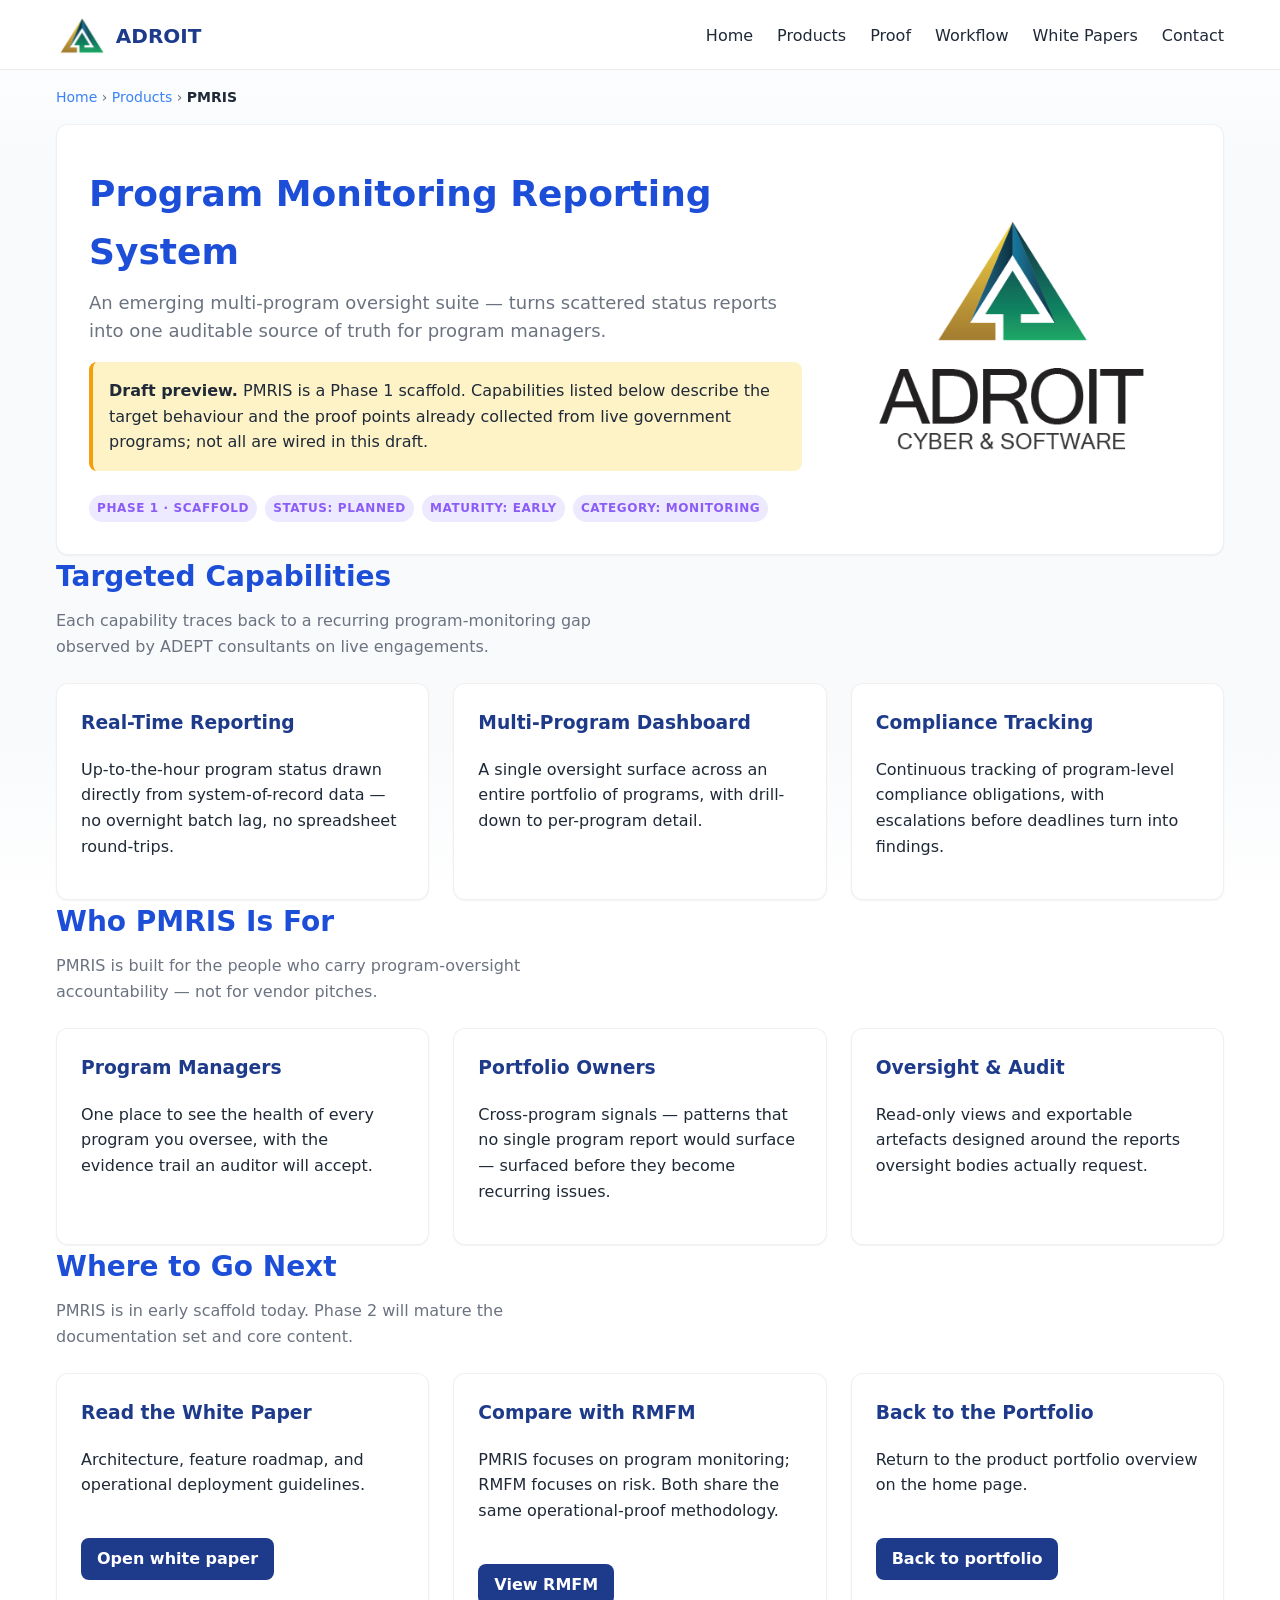
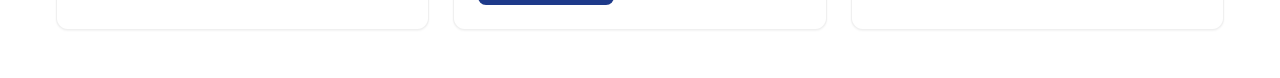
==== pmris.html @ 7e1640a8 "factory(REQ-20260522-1578ff): Add capabilities-data.js — a Phase 2 core-content module that brings s" ====
<!doctype html>
<html lang="en">
<head>
  <meta charset="utf-8">
  <meta name="viewport" content="width=device-width,initial-scale=1">
  <title>PMRIS — Program Monitoring Reporting System | ADROIT</title>
  <meta name="description" content="PMRIS — Emerging Suite of Program Monitoring Information Reporting System. Multi-program dashboards, real-time reporting, compliance tracking. Phase 1 scaffold, early maturity.">
  <meta name="keywords" content="PMRIS, program monitoring, government reporting, ADROIT, compliance tracking, multi-program dashboard">
  <meta name="author" content="ADROIT">
  <meta name="robots" content="index, follow">

  <link rel="canonical" href="https://adroit.example.com/pmris.html">

  <meta property="og:type" content="article">
  <meta property="og:url" content="https://adroit.example.com/pmris.html">
  <meta property="og:title" content="PMRIS — Program Monitoring Reporting System | ADROIT">
  <meta property="og:description" content="ADROIT's emerging suite for government program monitoring, multi-program dashboards, and compliance tracking.">
  <meta property="og:site_name" content="ADROIT">
  <meta property="og:image" content="https://adroit.example.com/assets/images/0_ADROIT__Landscape.png">

  <link rel="icon" type="image/png" href="assets/images/0_ADROIT__Icon.png">
  <link rel="icon" type="image/jpeg" href="assets/images/0_ADROIT__Icon.jpg">

  <link rel="preconnect" href="https://fonts.googleapis.com">
  <link rel="preconnect" href="https://fonts.gstatic.com" crossorigin>
  <link href="https://fonts.googleapis.com/css2?family=Inter:wght@400;500;600;700&display=swap" rel="stylesheet">

  <link rel="stylesheet" href="styles.css">

  <style>
    /* Same continuous brand backdrop the home page uses, so the detail page
       reads as a layer beneath home rather than a separate site. */
    html, body { min-height: 100%; }
    body {
      background:
        linear-gradient(180deg,
          var(--brand-bg-alt) 0%,
          var(--brand-bg-light) 18%,
          var(--brand-bg-light) 82%,
          var(--brand-bg-alt) 100%) no-repeat;
      background-attachment: fixed;
      background-size: cover;
    }
    @media (prefers-color-scheme: dark) {
      body {
        background:
          linear-gradient(180deg,
            var(--brand-bg-dark) 0%,
            #0b1220 50%,
            var(--brand-bg-dark) 100%) no-repeat;
        background-attachment: fixed;
        background-size: cover;
      }
    }
    main.product-detail { display: block; padding-bottom: var(--spacing-xxl); }
    main.product-detail > section { padding: var(--spacing-xl) 0; }
    .breadcrumbs { font-size: 0.875rem; color: var(--brand-text-muted); margin: var(--spacing-md) 0; }
    .breadcrumbs a { color: var(--brand-secondary); }
    .breadcrumbs span[aria-current="page"] { color: var(--brand-text-light); font-weight: 600; }
    .product-hero {
      display: grid;
      grid-template-columns: minmax(0, 2fr) minmax(0, 1fr);
      gap: var(--spacing-xl);
      align-items: center;
      background: var(--brand-bg-alt);
      border: 1px solid rgba(0,0,0,0.06);
      border-radius: var(--radius-lg);
      padding: var(--spacing-xl);
      box-shadow: var(--shadow-sm);
    }
    @media (prefers-color-scheme: dark) {
      .product-hero { border-color: rgba(255,255,255,0.08); }
    }
    @media (max-width: 720px) {
      .product-hero { grid-template-columns: 1fr; }
    }
    .product-hero__title { color: var(--brand-primary-dark); font-size: 2.25rem; margin: var(--spacing-sm) 0; }
    .product-hero__tagline { color: var(--brand-text-muted); font-size: 1.125rem; margin: 0 0 var(--spacing-md); }
    .product-hero__meta { display: flex; flex-wrap: wrap; gap: var(--spacing-sm); margin-top: var(--spacing-md); }
    .product-hero img { width: 100%; height: auto; border-radius: var(--radius-md); }
    .phase-badge {
      display: inline-block;
      background: var(--brand-flagship-bg);
      color: var(--brand-flagship);
      padding: var(--spacing-xs) var(--spacing-sm);
      border-radius: var(--radius-pill, 999px);
      font-size: 0.75rem;
      font-weight: 600;
      text-transform: uppercase;
      letter-spacing: 0.05em;
    }
    .detail-grid {
      display: grid;
      grid-template-columns: repeat(auto-fit, minmax(260px, 1fr));
      gap: var(--spacing-lg);
    }
    .detail-card {
      background: var(--brand-bg-alt);
      border: 1px solid rgba(0,0,0,0.06);
      border-radius: var(--radius-lg);
      padding: var(--spacing-lg);
      box-shadow: var(--shadow-sm);
    }
    @media (prefers-color-scheme: dark) {
      .detail-card { border-color: rgba(255,255,255,0.08); }
    }
    .detail-card h3 { margin-top: 0; color: var(--brand-primary); }
    .feature-list { padding-left: 1.25rem; margin: 0; color: var(--brand-text-light); }
    .feature-list li { margin-bottom: var(--spacing-xs); }
    .next-step-link {
      display: inline-block;
      margin-top: var(--spacing-lg);
      padding: var(--spacing-sm) var(--spacing-md);
      background: var(--brand-primary);
      color: var(--brand-bg-alt);
      border-radius: var(--radius-md);
      font-weight: 600;
      text-decoration: none;
    }
    .next-step-link:hover { background: var(--brand-primary-dark); color: var(--brand-bg-alt); }
    .section-heading h2 { color: var(--brand-primary-dark); font-size: 1.75rem; margin: 0 0 var(--spacing-sm); }
    .section-heading .lead { color: var(--brand-text-muted); margin: 0 0 var(--spacing-lg); max-width: 56ch; }
    .draft-notice {
      border-left: 4px solid var(--brand-warning);
      background: var(--maturity-early-bg);
      color: var(--brand-text-light);
      padding: var(--spacing-md);
      border-radius: var(--radius-md);
      margin-bottom: var(--spacing-lg);
    }
  </style>

  <script type="application/ld+json">
  {
    "@context": "https://schema.org",
    "@type": "Product",
    "name": "PMRIS — Program Monitoring Reporting System",
    "description": "Emerging Suite of Program Monitoring Information Reporting System for government program oversight.",
    "brand": { "@type": "Organization", "name": "ADROIT Innovation House" },
    "url": "https://adroit.example.com/pmris.html",
    "image": "https://adroit.example.com/assets/images/0_ADROIT_Small.png"
  }
  </script>
</head>
<body>
  <a href="#main-content" class="skip-link">Skip to main content</a>

  <header class="header" role="banner">
    <nav class="container" aria-label="Primary">
      <div class="nav">
        <div class="logo">
          <a href="./" aria-label="ADROIT Home">
            <img src="assets/images/0_ADROIT__Icon.png" alt="ADROIT logo" width="40" height="40" loading="lazy">
          </a>
          <span class="logo-text">ADROIT</span>
        </div>
        <ul class="nav-links" id="nav-links">
          <li><a href="./" class="nav-link">Home</a></li>
          <li><a href="./#portfolio" class="nav-link">Products</a></li>
          <li><a href="./#proof" class="nav-link">Proof</a></li>
          <li><a href="./#workflow" class="nav-link">Workflow</a></li>
          <li><a href="white-papers.html" class="nav-link">White Papers</a></li>
          <li><a href="./#contact" class="nav-link">Contact</a></li>
        </ul>
        <button class="nav-toggle" aria-label="Toggle navigation" aria-expanded="false">
          <svg width="24" height="24" viewBox="0 0 24 24" fill="none" stroke="currentColor" stroke-width="2" aria-hidden="true">
            <path d="M3 12h18M3 6h18M3 18h18"/>
          </svg>
        </button>
      </div>
    </nav>
  </header>

  <main id="main-content" class="product-detail">
    <div class="container">
      <nav class="breadcrumbs" aria-label="Breadcrumb">
        <a href="./">Home</a> &rsaquo;
        <a href="./#portfolio">Products</a> &rsaquo;
        <span aria-current="page">PMRIS</span>
      </nav>

      <section class="product-hero" aria-labelledby="product-title">
        <div>
          <h1 id="product-title" class="product-hero__title">Program Monitoring Reporting System</h1>
          <p class="product-hero__tagline">An emerging multi-program oversight suite — turns scattered status reports into one auditable source of truth for program managers.</p>
          <div class="draft-notice" role="note">
            <strong>Draft preview.</strong> PMRIS is a Phase 1 scaffold. Capabilities listed below describe the target behaviour and the proof points already collected from live government programs; not all are wired in this draft.
          </div>
          <div class="product-hero__meta">
            <span class="phase-badge">Phase 1 · Scaffold</span>
            <span class="phase-badge">Status: Planned</span>
            <span class="phase-badge">Maturity: Early</span>
            <span class="phase-badge">Category: Monitoring</span>
          </div>
        </div>
        <div>
          <img src="assets/images/0_ADROIT_Small.png" alt="ADROIT PMRIS product visual" loading="lazy" width="360" height="360">
        </div>
      </section>

      <section aria-labelledby="capabilities-heading">
        <div class="section-heading">
          <h2 id="capabilities-heading">Targeted Capabilities</h2>
          <p class="lead">Each capability traces back to a recurring program-monitoring gap observed by ADEPT consultants on live engagements.</p>
        </div>
        <div class="detail-grid">
          <article class="detail-card">
            <h3>Real-Time Reporting</h3>
            <p>Up-to-the-hour program status drawn directly from system-of-record data — no overnight batch lag, no spreadsheet round-trips.</p>
          </article>
          <article class="detail-card">
            <h3>Multi-Program Dashboard</h3>
            <p>A single oversight surface across an entire portfolio of programs, with drill-down to per-program detail.</p>
          </article>
          <article class="detail-card">
            <h3>Compliance Tracking</h3>
            <p>Continuous tracking of program-level compliance obligations, with escalations before deadlines turn into findings.</p>
          </article>
        </div>
      </section>

      <section aria-labelledby="audience-heading">
        <div class="section-heading">
          <h2 id="audience-heading">Who PMRIS Is For</h2>
          <p class="lead">PMRIS is built for the people who carry program-oversight accountability — not for vendor pitches.</p>
        </div>
        <div class="detail-grid">
          <article class="detail-card">
            <h3>Program Managers</h3>
            <p>One place to see the health of every program you oversee, with the evidence trail an auditor will accept.</p>
          </article>
          <article class="detail-card">
            <h3>Portfolio Owners</h3>
            <p>Cross-program signals — patterns that no single program report would surface — surfaced before they become recurring issues.</p>
          </article>
          <article class="detail-card">
            <h3>Oversight & Audit</h3>
            <p>Read-only views and exportable artefacts designed around the reports oversight bodies actually request.</p>
          </article>
        </div>
      </section>

      <section aria-labelledby="next-heading">
        <div class="section-heading">
          <h2 id="next-heading">Where to Go Next</h2>
          <p class="lead">PMRIS is in early scaffold today. Phase 2 will mature the documentation set and core content.</p>
        </div>
        <div class="detail-grid">
          <article class="detail-card">
            <h3>Read the White Paper</h3>
            <p>Architecture, feature roadmap, and operational deployment guidelines.</p>
            <a class="next-step-link" href="white-papers.html#pmris-paper" aria-label="Read the PMRIS white paper">Open white paper</a>
          </article>
          <article class="detail-card">
            <h3>Compare with RMFM</h3>
            <p>PMRIS focuses on program monitoring; RMFM focuses on risk. Both share the same operational-proof methodology.</p>
            <a class="next-step-link" href="rmfm.html" aria-label="Open the RMFM detail page">View RMFM</a>
          </article>
          <article class="detail-card">
            <h3>Back to the Portfolio</h3>
            <p>Return to the product portfolio overview on the home page.</p>
            <a class="next-step-link" href="./#portfolio" aria-label="Back to product portfolio">Back to portfolio</a>
          </article>
        </div>
      </section>
    </div>
  </main>

  <script src="navigation_config.js" defer></script>
  <script src="scripts.js" defer></script>
</body>
</html>
---- styles.css ----
:root {
  /* Brand color tokens derived from ADROIT assets */
  --brand-primary: #1e3a8a;
  --brand-primary-dark: #1d4ed8;
  --brand-secondary: #3b82f6;
  --brand-accent: #2563eb;
  --brand-bg-light: #f8fafc;
  --brand-bg-dark: #0f172a;
  --brand-bg-alt: #ffffff;
  --brand-text-light: #1f2937;
  --brand-text-dark: #e5e7eb;
  --brand-text-muted: #6b7280;
  --brand-muted: #9ca3af;
  --brand-success: #10b981;
  --brand-warning: #f59e0b;
  --brand-danger: #ef4444;
  --brand-gold: #fbbf24;
  --brand-gold-dark: #d97706;
  --brand-flagship: #8b5cf6;
  --brand-flagship-bg: #ede9fe;
  --brand-flagship-bg-dark: #312e81;
  --brand-flagship-bg-light: #f5f3ff;
  --maturity-early: #fbbf24;
  --maturity-early-bg: #fef3c7;
  --maturity-developing: #22c55e;
  --maturity-developing-bg: #dcfce7;
  --maturity-stable: #3b82f6;
  --maturity-stable-bg: #dbeafe;
  --maturity-production: #10b981;
  --maturity-production-bg: #d1fae5;
  --spacing-xs: 0.25rem;
  --spacing-sm: 0.5rem;
  --spacing-md: 1rem;
  --spacing-lg: 1.5rem;
  --spacing-xl: 2rem;
  --spacing-xxl: 3rem;
  --radius-sm: 0.25rem;
  --radius-md: 0.5rem;
  --radius-lg: 0.75rem;
  --shadow-sm: 0 1px 2px rgba(0,0,0,0.05);
  --shadow-md: 0 4px 6px -1px rgba(0,0,0,0.1);
  --shadow-lg: 0 10px 15px -3px rgba(0,0,0,0.1);
  --font-family: system-ui, -apple-system, 'Segoe UI', Roboto, sans-serif;
  --nav-height: 70px;
  --nav-link-hover: var(--brand-secondary);
  --nav-link-active: var(--brand-primary);
  --transition-fast: 150ms ease;
  --transition-normal: 200ms ease;
  --transition-slow: 300ms ease;
  /* Accessibility: Focus ring color for keyboard navigation */
  --focus-ring: #2563eb;
  --focus-ring-offset: 2px;
}

/* Accessibility: Dark mode colors */
@media (prefers-color-scheme: dark) {
  :root {
    --brand-primary: #60a5fa;
    --brand-primary-dark: #93c5fd;
    --brand-secondary: #3b82f6;
    --brand-accent: #0ea5e9;
    --brand-bg-light: #111827;
    --brand-bg-dark: #0f172a;
    --brand-bg-alt: #1f2937;
    --brand-text-light: #f3f4f6;
    --brand-text-dark: #9ca3af;
    --brand-text-muted: #6b7280;
    --brand-muted: #9ca3af;
    --brand-gold: #fbbf24;
    --brand-gold-dark: #d97706;
    --brand-flagship: #a78bfa;
    --brand-flagship-bg: #312e81;
    --brand-flagship-bg-dark: #312e81;
    --brand-flagship-bg-light: #1e1b4b;
    --maturity-early: #fbbf24;
    --maturity-early-bg: #453300;
    --maturity-developing: #22c55e;
    --maturity-developing-bg: #064e3b;
    --maturity-stable: #3b82f6;
    --maturity-stable-bg: #1e3a8a;
    --maturity-production: #10b981;
    --maturity-production-bg: #022c22;
  }
}

/* Accessibility: Reduced motion preference */
@media (prefers-reduced-motion: reduce) {
  *, *::before, *::after {
    animation-duration: 0.01ms !important;
    transition-duration: 0.01ms !important;
    scroll-behavior: auto !important;
  }
}

/* Performance optimizations: use hardware acceleration for transforms */
*, *::before, *::after {
  box-sizing: border-box;
}

html {
  font-size: 16px;
  -webkit-font-smoothing: antialiased;
  -moz-osx-font-smoothing: grayscale;
  scroll-behavior: smooth;
}

body {
  font-family: var(--font-family);
  line-height: 1.6;
  color: var(--brand-text-light);
  background: var(--brand-bg-light);
  min-height: 100vh;
  margin: 0;
}

@media (prefers-color-scheme: dark) {
  body {
    background: var(--brand-bg-dark);
  }
}

/* Accessibility: Focus styles for all interactive elements */
a,
button,
[role="button"],
input,
textarea,
select,
[tabindex]:not([tabindex="-1"]) {
  outline: none;
}

a:focus-visible,
button:focus-visible,
[role="button"]:focus-visible,
input:focus-visible,
textarea:focus-visible,
select:focus-visible,
[tabindex]:not([tabindex="-1"]):focus-visible {
  outline: 3px solid var(--focus-ring);
  outline-offset: var(--focus-ring-offset);
  border-radius: var(--radius-sm);
}

/* Skip link - high contrast for keyboard users */
.skip-link {
  position: absolute;
  top: -100%;
  left: 50%;
  transform: translateX(-50%);
  background: var(--brand-primary);
  color: white;
  padding: var(--spacing-sm) var(--spacing-md);
  border-radius: var(--radius-sm);
  z-index: 1000;
  transition: top 0.3s;
  font-weight: 600;
  text-decoration: none;
}

.skip-link:focus {
  top: 0;
}

@media (prefers-color-scheme: dark) {
  .skip-link {
    background: var(--brand-secondary);
  }
}

a {
  color: var(--brand-secondary);
  text-decoration: none;
  transition: color var(--transition-fast);
}

a:hover {
  color: var(--brand-accent);
}

a:focus-visible {
  outline: 3px solid var(--focus-ring);
  outline-offset: var(--focus-ring-offset);
  border-radius: var(--radius-sm);
}

/* Container */
.container {
  max-width: 1200px;
  margin: 0 auto;
  padding: 0 var(--spacing-md);
}

/* Header */
.header {
  background: var(--brand-bg-alt);
  border-bottom: 1px solid rgba(0,0,0,0.08);
  position: sticky;
  top: 0;
  z-index: 50;
  height: var(--nav-height);
  /* Performance: will-change for sticky positioning */
  will-change: transform;
  transform: translateZ(0);
}

@media (prefers-color-scheme: dark) {
  .header {
    border-bottom-color: rgba(255,255,255,0.1);
  }
}

.nav {
  display: flex;
  align-items: center;
  justify-content: space-between;
  padding: var(--spacing-md) 0;
  height: 100%;
}

.logo {
  display: flex;
  align-items: center;
  gap: var(--spacing-sm);
}

.logo img {
  height: 40px;
  width: auto;
  display: block;
  /* Performance: lazy loading support */
}

.logo-text {
  font-weight: 700;
  font-size: 1.25rem;
  color: var(--brand-primary);
}

@media (prefers-color-scheme: dark) {
  .logo-text {
    color: var(--brand-secondary);
  }
}

/* Navigation Links */
.nav-links {
  display: flex;
  gap: var(--spacing-lg);
  list-style: none;
  margin: 0;
  padding: 0;
  flex-wrap: wrap;
}

.nav-links a {
  color: var(--brand-text-light);
  font-weight: 500;
  padding: var(--spacing-xs) 0;
  transition: color var(--transition-fast);
}

.nav-links a:hover {
  color: var(--brand-primary);
}

.nav-links a.active {
  color: var(--nav-link-active);
  font-weight: 600;
}

/* Navigation Toggle Button */
.nav-toggle {
  display: none;
  background: none;
  border: none;
  cursor: pointer;
  padding: var(--spacing-xs);
}

.nav-toggle svg {
  transition: transform var(--transition-normal);
  will-change: transform;
}

.nav-toggle[aria-expanded="true"] svg {
  transform: rotate(90deg);
}

/* Hero Section - Phase 1 Scaffold */
.hero {
  padding: var(--spacing-xxl) 0;
  background: linear-gradient(135deg, var(--brand-bg-alt) 0%, var(--brand-bg-light) 100%);
}

.hero-content {
  text-align: center;
}

.hero h1 {
  color: var(--brand-primary-dark);
  font-size: 3rem;
  margin-bottom: var(--spacing-md);
}

.hero__subtitle {
  color: var(--brand-text-muted);
  font-size: 1.25rem;
  margin-bottom: var(--spacing-lg);
}

.hero__outcomes-banner {
  display: inline-flex;
  align-items: center;
  gap: var(--spacing-sm);
  margin-bottom: var(--spacing-lg);
  background: var(--brand-flagship-bg);
  padding: var(--spacing-sm) var(--spacing-md);
  border-radius: var(--radius-md);
}

.outcomes-badge {
  background: var(--brand-flagship);
  color: var(--brand-bg-alt);
  padding: var(--spacing-xs) var(--spacing-sm);
  border-radius: var(--radius-sm);
  font-weight: 600;
  font-size: 0.75rem;
  text-transform: uppercase;
}

.outcomes-text {
  font-size: 0.875rem;
  color: var(--brand-text-muted);
}

.hero__description p {
  color: var(--brand-text-light);
  font-size: 1.125rem;
  margin-bottom: var(--spacing-sm);
}

.hero__description code {
  background: var(--brand-bg-alt);
  padding: var(--spacing-xs) var(--spacing-sm);
  border-radius: var(--radius-sm);
  font-family: monospace;
  font-size: 0.875rem;
}

/* =========================
   ROADMAP SECTION - New
   ========================= */

/* Roadmap Section Container */
.roadmap-section {
  padding: var(--spacing-xxl) 0;
  background: var(--brand-bg-alt);
}

.roadmap-header {
  text-align: center;
  margin-bottom: var(--spacing-xl);
}

.roadmap-header h2 {
  color: var(--brand-primary-dark);
  font-size: 2.5rem;
  margin-bottom: var(--spacing-sm);
}

.roadmap-header .lead {
  color: var(--brand-text-muted);
  font-size: 1.125rem;
}

/* Roadmap Phases */
.roadmap-phase {
  display: grid;
  grid-template-columns: 120px 1fr;
  gap: var(--spacing-lg);
  padding: var(--spacing-xl);
  margin-bottom: var(--spacing-lg);
  background: var(--brand-bg-light);
  border-radius: var(--radius-lg);
  border: 2px solid transparent;
  transition: border-color var(--transition-normal);
}

.roadmap-phase:hover {
  border-color: var(--brand-secondary);
}

/* Phase Indicator */
.phase-indicator {
  display: flex;
  flex-direction: column;
  align-items: center;
  justify-content: center;
  background: var(--brand-bg-alt);
  padding: var(--spacing-md);
  border-radius: var(--radius-md);
  text-align: center;
  box-shadow: var(--shadow-sm);
}

.phase-icon {
  font-size: 2rem;
  margin-bottom: var(--spacing-xs);
}

.phase-label {
  font-weight: 600;
  color: var(--brand-primary);
  font-size: 0.875rem;
  text-transform: uppercase;
  letter-spacing: 0.05em;
}

/* Phase Content */
.phase-content h3 {
  color: var(--brand-primary-dark);
  font-size: 1.25rem;
  margin-bottom: var(--spacing-sm);
}

.phase-description {
  color: var(--brand-text-muted);
  margin-bottom: var(--spacing-md);
}

.phase-milestones {
  list-style: none;
  padding: 0;
  margin: 0 0 var(--spacing-md) 0;
}

.phase-milestones li {
  display: flex;
  align-items: center;
  gap: var(--spacing-md);
  padding: var(--spacing-sm) 0;
  border-bottom: 1px solid rgba(0,0,0,0.05);
}

.phase-milestones li:last-child {
  border-bottom: none;
}

.milestone-check {
  display: inline-flex;
  align-items: center;
  justify-content: center;
  width: 20px;
  height: 20px;
  border-radius: 50%;
  font-size: 0.75rem;
  flex-shrink: 0;
}

.milestone-check.completed {
  background: var(--brand-success);
  color: white;
}

.milestone-check.active {
  background: var(--brand-warning);
  color: var(--brand-bg-alt);
}

.milestone-check.inactive {
  background: var(--brand-muted);
  color: white;
}

.phase-status {
  margin-top: var(--spacing-md);
}

.status-badge {
  display: inline-block;
  padding: var(--spacing-xs) var(--spacing-sm);
  border-radius: var(--radius-sm);
  font-size: 0.75rem;
  font-weight: 600;
  text-transform: uppercase;
}

.status-badge--active {
  background: var(--brand-success);
  color: white;
}

.status-badge--upcoming {
  background: var(--brand-warning);
  color: var(--brand-bg-alt);
}

.status-badge--planned {
  background: var(--brand-muted);
  color: var(--brand-bg-alt);
}

/* Roadmap Timeline */
.roadmap-timeline {
  display: flex;
  justify-content: center;
  align-items: center;
  margin: var(--spacing-xl) 0;
  padding: var(--spacing-md) 0;
}

.timeline-marker {
  width: 12px;
  height: 12px;
  border-radius: 50%;
  margin: 0 var(--spacing-md);
  border: 2px solid var(--brand-text-muted);
}

.timeline-marker.marker--active {
  background: var(--brand-success);
  border-color: var(--brand-success);
}

.timeline-marker.marker--upcoming {
  background: var(--brand-warning);
  border-color: var(--brand-warning);
}

.timeline-marker.marker--planned {
  background: var(--brand-muted);
  border-color: var(--brand-muted);
}

/* Roadmap CTA */
.roadmap-cta {
  text-align: center;
  margin-top: var(--spacing-md);
  padding: var(--spacing-md);
}

.roadmap-cta p {
  color: var(--brand-text-muted);
  font-size: 0.875rem;
}

/* Responsive: Stack roadmap phases on mobile */
@media (max-width: 768px) {
  .roadmap-phase {
    grid-template-columns: 1fr;
    text-align: center;
  }
  
  .phase-indicator {
    flex-direction: row;
    gap: var(--spacing-sm);
  }
  
  .phase-milestones li {
    justify-content: center;
  }
}

/* About Section */
.about-section {
  padding: var(--spacing-xxl) 0;
  background: var(--brand-bg-light);
}

.section-header {
  text-align: center;
  margin-bottom: var(--spacing-xl);
}

.section-header h2 {
  color: var(--brand-primary-dark);
  font-size: 2.5rem;
}

.about-content {
  text-align: center;
  max-width: 800px;
  margin: 0 auto;
  color: var(--brand-text-light);
}

/* Proof Section */
.proof-section {
  padding: var(--spacing-xxl) 0;
  background: var(--brand-bg-alt);
}

.proof-grid {
  display: grid;
  grid-template-columns: repeat(auto-fit, minmax(280px, 1fr));
  gap: var(--spacing-lg);
}

.proof-card {
  padding: var(--spacing-lg);
  background: var(--brand-bg-light);
  border-radius: var(--radius-md);
  text-align: center;
}

.proof-card h3 {
  color: var(--brand-primary-dark);
  margin-bottom: var(--spacing-sm);
}

.proof-badge {
  display: inline-block;
  margin-top: var(--spacing-sm);
}

/* Workflow Section */
.workflow-section {
  padding: var(--spacing-xxl) 0;
  background: var(--brand-bg-light);
}

.workflow-steps {
  display: flex;
  flex-wrap: wrap;
  justify-content: center;
  gap: var(--spacing-lg);
}

.workflow-step {
  text-align: center;
  padding: var(--spacing-lg);
  background: var(--brand-bg-alt);
  border-radius: var(--radius-md);
  min-width: 200px;
}

.step-number {
  display: inline-block;
  width: 40px;
  height: 40px;
  line-height: 40px;
  background: var(--brand-primary);
  color: white;
  border-radius: 50%;
  font-weight: 600;
  margin-bottom: var(--spacing-sm);
}

.workflow-step h3 {
  color: var(--brand-primary-dark);
  margin-bottom: var(--spacing-xs);
}

/* Portfolio Section */
.portfolio-section {
  padding: var(--spacing-xxl) 0;
  background: var(--brand-bg-alt);
}

/* White Papers Section */
.white-papers-section {
  padding: var(--spacing-xxl) 0;
  background: var(--brand-bg-light);
}

.white-papers-filters {
  display: flex;
  justify-content: center;
  gap: var(--spacing-sm);
  margin-bottom: var(--spacing-xl);
  flex-wrap: wrap;
}

.filter-btn {
  padding: var(--spacing-sm) var(--spacing-md);
  border: 2px solid var(--brand-secondary);
  background: transparent;
  color: var(--brand-secondary);
  border-radius: var(--radius-md);
  cursor: pointer;
  font-weight: 500;
  transition: all var(--transition-fast);
}

.filter-btn:hover {
  background: var(--brand-secondary);
  color: white;
}

.filter-btn.active {
  background: var(--brand-secondary);
  color: white;
}

.white-papers-grid {
  display: grid;
  grid-template-columns: repeat(auto-fit, minmax(300px, 1fr));
  gap: var(--spacing-lg);
}

.white-paper-card {
  padding: var(--spacing-lg);
  background: var(--brand-bg-alt);
  border-radius: var(--radius-md);
  box-shadow: var(--shadow-sm);
  transition: box-shadow var(--transition-fast);
}

.white-paper-card:hover {
  box-shadow: var(--shadow-md);
}

.white-paper-card--featured {
  border: 2px solid var(--brand-flagship);
}

.white-paper-title {
  color: var(--brand-primary-dark);
  font-size: 1.25rem;
  margin-bottom: var(--spacing-sm);
}

.white-paper-description {
  color: var(--brand-text-muted);
  margin-bottom: var(--spacing-md);
}

.paper-meta {
  display: flex;
  flex-wrap: wrap;
  gap: var(--spacing-sm);
  margin-bottom: var(--spacing-sm);
}

.paper-meta span {
  font-size: 0.75rem;
  color: var(--brand-text-muted);
}

.paper-tags {
  display: flex;
  flex-wrap: wrap;
  gap: var(--spacing-xs);
  margin-bottom: var(--spacing-sm);
}

.paper-tag {
  background: var(--brand-bg-light);
  color: var(--brand-text-muted);
  padding: var(--spacing-xs) var(--spacing-sm);
  border-radius: var(--radius-sm);
  font-size: 0.75rem;
}

.paper-read-time {
  color: var(--brand-text-muted);
  font-size: 0.875rem;
}

/* Contact Section */
.contact-section {
  padding: var(--spacing-xxl) 0;
  background: var(--brand-bg-alt);
}

.contact-content {
  text-align: center;
  max-width: 600px;
  margin: 0 auto;
}

.cta-button {
  display: inline-block;
  margin-top: var(--spacing-md);
  padding: var(--spacing-sm) var(--spacing-lg);
  background: var(--brand-primary);
  color: white;
  border-radius: var(--radius-md);
  font-weight: 600;
  transition: background var(--transition-fast);
}

.cta-button:hover {
  background: var(--brand-accent);
}

.cta-button:focus-visible {
  outline: 3px solid var(--focus-ring);
  outline-offset: var(--focus-ring-offset);
}

/* Footer */
.footer {
  padding: var(--spacing-xl) 0;
  background: var(--brand-bg-alt);
  border-top: 1px solid rgba(0,0,0,0.08);
  text-align: center;
}

.footer-content {
  color: var(--brand-text-muted);
}

/* Engagement Pathways */
.engagement-pathways-section {
  padding: var(--spacing-xxl) 0;
  background: var(--brand-bg-alt);
}

.engagement-pathways-header {
  text-align: center;
  margin-bottom: var(--spacing-xl);
}

.engagement-pathways-header h2 {
  color: var(--brand-primary-dark);
  font-size: 2.5rem;
  margin-bottom: var(--spacing-sm);
}

.engagement-pathways-header .lead {
  color: var(--brand-text-muted);
  font-size: 1.125rem;
}

.pathways-grid {
  display: grid;
  grid-template-columns: repeat(auto-fit, minmax(300px, 1fr));
  gap: var(--spacing-lg);
}

.pathway-card {
  padding: var(--spacing-lg);
  background: var(--brand-bg-light);
  border-radius: var(--radius-md);
  box-shadow: var(--shadow-sm);
}

.pathway-icon {
  font-size: 2.5rem;
  margin-bottom: var(--spacing-sm);
}

.pathway-card h3 {
  color: var(--brand-primary-dark);
  margin-bottom: var(--spacing-sm);
}

.pathway-description {
  color: var(--brand-text-muted);
  margin-bottom: var(--spacing-md);
}

.pathway-steps h4 {
  color: var(--brand-text-light);
  font-size: 0.875rem;
  margin-bottom: var(--spacing-sm);
}

.pathway-steps ul {
  list-style: none;
  padding: 0;
  margin: 0;
}

.pathway-steps li {
  padding: var(--spacing-xs) 0;
  color: var(--brand-text-light);
  font-size: 0.875rem;
}

.pathway-status-badge {
  display: inline-block;
  margin-top: var(--spacing-sm);
}

/* Portfolio Grid */
.portfolio-grid {
  display: grid;
  grid-template-columns: repeat(auto-fit, minmax(300px, 1fr));
  gap: var(--spacing-lg);
}

.portfolio-card {
  padding: var(--spacing-lg);
  background: var(--brand-bg-alt);
  border-radius: var(--radius-md);
  box-shadow: var(--shadow-sm);
  transition: box-shadow var(--transition-fast);
}

.portfolio-card:hover {
  box-shadow: var(--shadow-md);
}

.portfolio-card--flagship {
  border: 2px solid var(--brand-flagship);
  background: var(--brand-flagship-bg);
}

.portfolio-card-link {
  display: block;
  text-decoration: none;
  color: inherit;
}

.portfolio-image {
  width: 100%;
  height: auto;
  border-radius: var(--radius-sm);
  margin-bottom: var(--spacing-sm);
}

.portfolio-content {
  padding-top: var(--spacing-md);
}

.portfolio-badge {
  display: inline-block;
  padding: var(--spacing-xs) var(--spacing-sm);
  background: var(--brand-bg-light);
  color: var(--brand-text-muted);
  border-radius: var(--radius-sm);
  font-size: 0.75rem;
  font-weight: 500;
  margin-bottom: var(--spacing-sm);
}

.portfolio-badge--flagship {
  background: var(--brand-flagship);
  color: white;
}

.portfolio-title {
  color: var(--brand-primary-dark);
  font-size: 1.125rem;
  margin-bottom: var(--spacing-xs);
}

.portfolio-description {
  color: var(--brand-text-muted);
  font-size: 0.875rem;
  margin-bottom: var(--spacing-sm);
}

.portfolio-features {
  list-style: none;
  padding: 0;
  margin: 0 0 var(--spacing-md) 0;
}

.portfolio-features li {
  padding: var(--spacing-xs) 0;
  font-size: 0.875rem;
  color: var(--brand-text-light);
}

.portfolio-meta {
  display: flex;
  flex-wrap: wrap;
  gap: var(--spacing-sm);
  margin-bottom: var(--spacing-sm);
}

.maturity-indicator {
  padding: var(--spacing-xs) var(--spacing-sm);
  border-radius: var(--radius-sm);
  font-size: 0.75rem;
  font-weight: 500;
}

.maturity-indicator.early {
  background: var(--maturity-early-bg);
  color: var(--maturity-early);
}

.maturity-indicator.developing {
  background: var(--maturity-developing-bg);
  color: var(--maturity-developing);
}

.maturity-indicator.stable {
  background: var(--maturity-stable-bg);
  color: var(--maturity-stable);
}

.maturity-indicator.production {
  background: var(--maturity-production-bg);
  color: var(--maturity-production);
}

.flagship-indicator {
  color: var(--brand-flagship);
  font-size: 1rem;
}

.portfolio-link {
  display: inline-block;
  margin-top: var(--spacing-sm);
  font-size: 0.875rem;
  color: var(--brand-secondary);
}

.portfolio-link:hover {
  color: var(--brand-accent);
}

/* Responsive */
@media (max-width: 768px) {
  .hero h1 {
    font-size: 2rem;
  }
  
  .section-header h2 {
    font-size: 2rem;
  }
  
  .white-papers-grid,
  .portfolio-grid,
  .pathways-grid {
    grid-template-columns: 1fr;
  }
}

@media (prefers-color-scheme: dark) {
  .about-section,
  .proof-section,
  .workflow-section,
  .portfolio-section,
  .white-papers-section {
    background: var(--brand-bg-dark);
  }
  
  .about-content {
    color: var(--brand-text-light);
  }
  
  .phase-content h3,
  .proof-card h3,
  .workflow-step h3,
  .portfolio-title,
  .white-paper-title {
    color: var(--brand-primary);
  }
  
  .phase-description,
  .proof-card p,
  .workflow-step p,
  .portfolio-description,
  .white-paper-description {
    color: var(--brand-text-muted);
  }
}

/* Visually hidden utility */
.visually-hidden {
  position: absolute;
  width: 1px;
  height: 1px;
  padding: 0;
  margin: -1px;
  overflow: hidden;
  clip: rect(0, 0, 0, 0);
  white-space: nowrap;
  border: 0;
}
/* =========================
   PAGE CONTENT CENTERING
   Manually appended 2026-05-07 after factory CRs
   REQ-20260507-93cd2b and REQ-20260507-20f827 both
   produced destructive edits (deleted ~700-1000
   lines of existing CSS). Append-only fix —
   intentionally outside the factory pipeline.
   ========================= */

main, main > section {
  display: block;
}

main > section > .container,
main > section > .hero-content {
  max-width: 1200px;
  margin-left: auto;
  margin-right: auto;
  padding-left: 1rem;
  padding-right: 1rem;
  box-sizing: border-box;
}

@media (min-width: 1440px) {
  main > section > .container,
  main > section > .hero-content {
    max-width: 1280px;
  }
}

@media (max-width: 640px) {
  main > section > .container,
  main > section > .hero-content {
    padding-left: 1rem;
    padding-right: 1rem;
  }
}
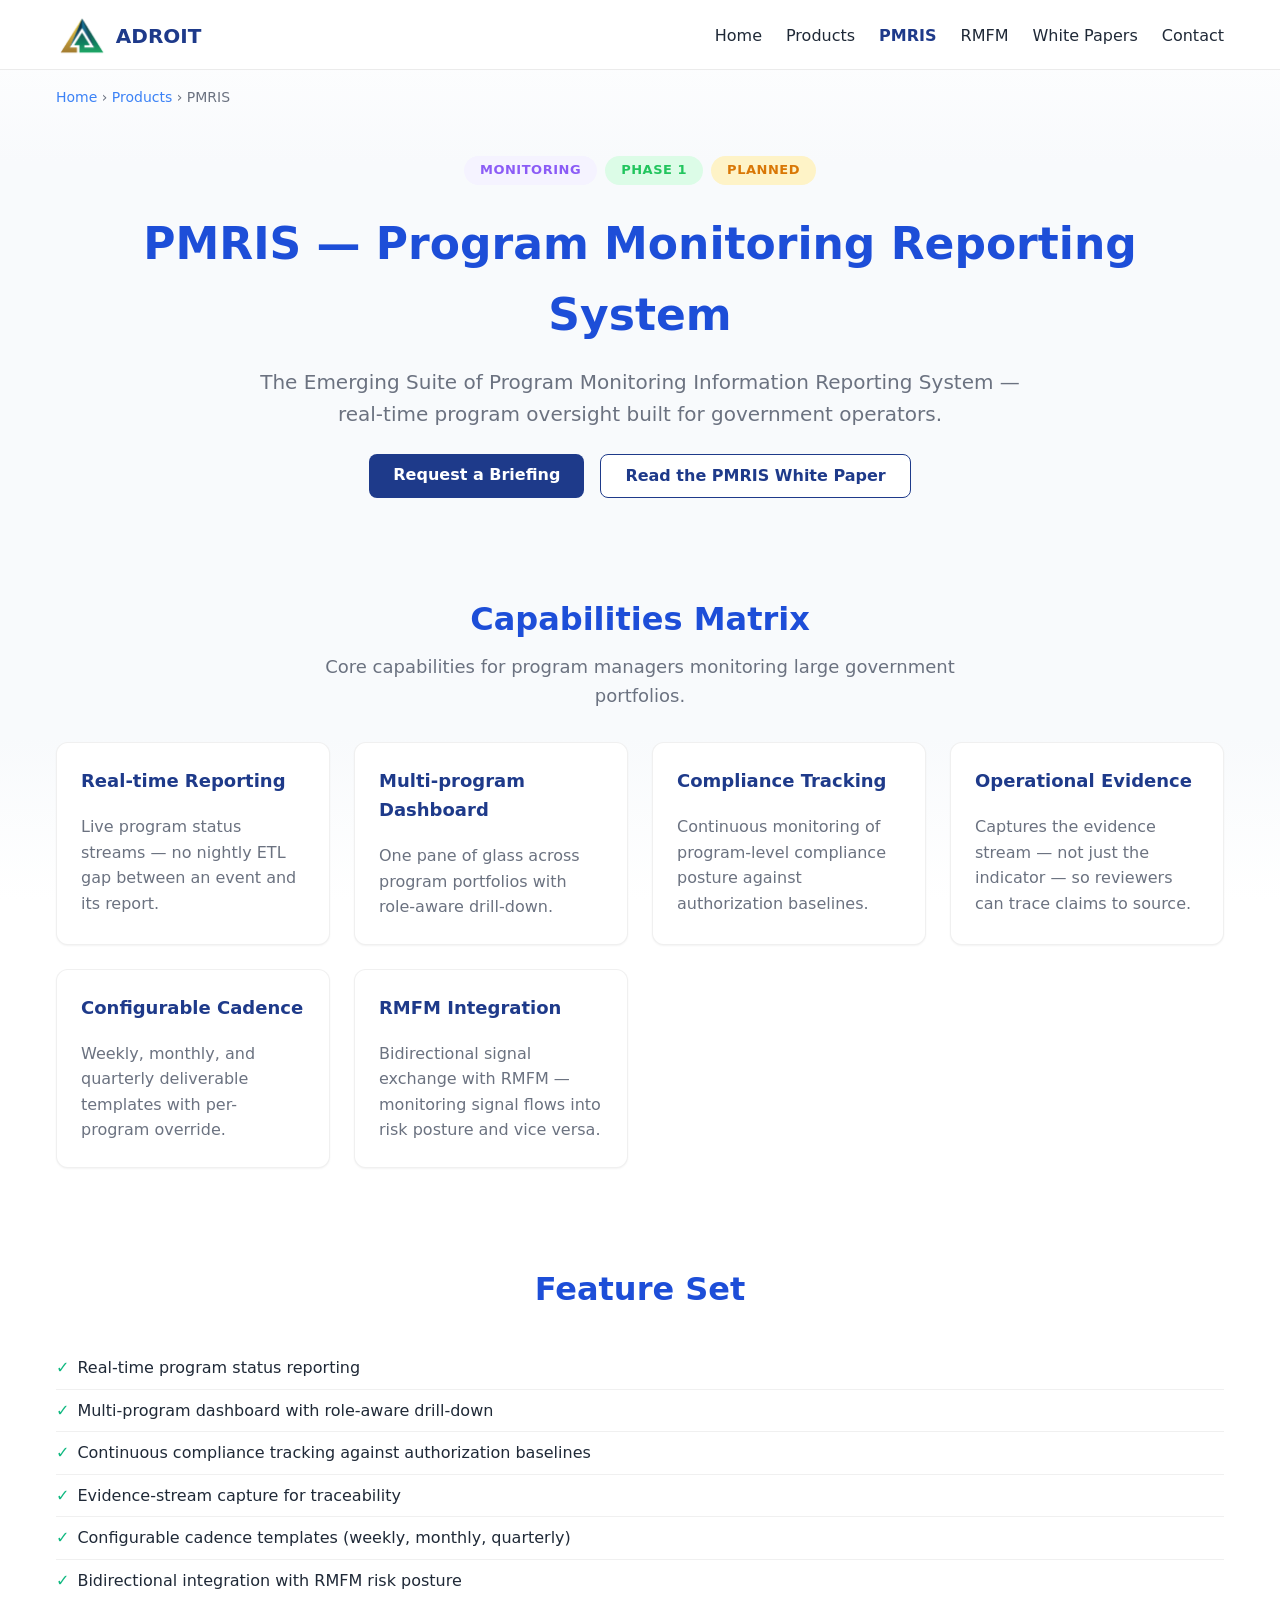
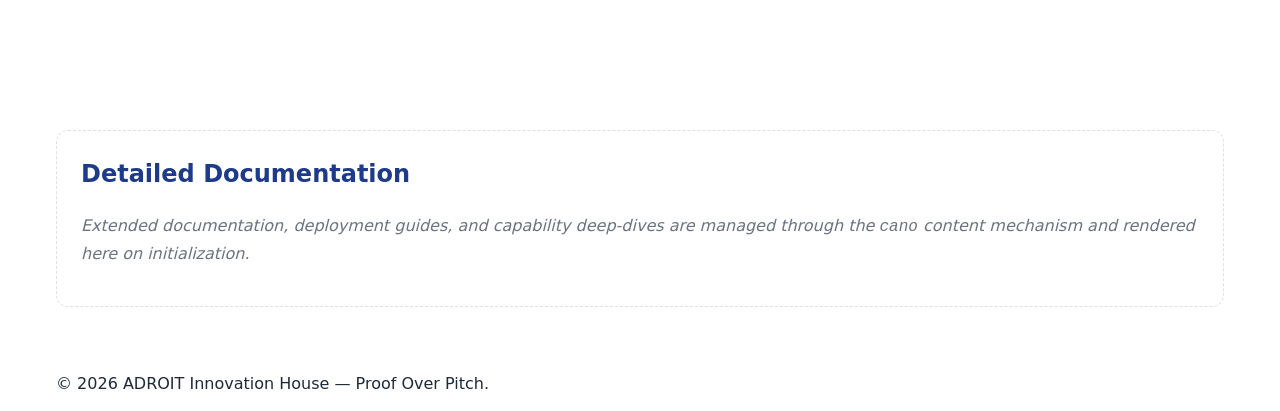
==== commit 741ec04d: "[Factory] Add depth to ADROIT website — structural, visual, and capabilities matrix (REQ: REQ-202605" ====
--- a/pmris.html
+++ b/pmris.html
@@ -3,20 +3,32 @@
 <head>
   <meta charset="utf-8">
   <meta name="viewport" content="width=device-width,initial-scale=1">
-  <title>PMRIS — Program Monitoring Reporting System | ADROIT</title>
-  <meta name="description" content="PMRIS — Emerging Suite of Program Monitoring Information Reporting System. Multi-program dashboards, real-time reporting, compliance tracking. Phase 1 scaffold, early maturity.">
-  <meta name="keywords" content="PMRIS, program monitoring, government reporting, ADROIT, compliance tracking, multi-program dashboard">
+  <title>PMRIS — Program Monitoring Reporting System | ADROIT Innovation House</title>
+
+  <meta name="description" content="PMRIS (Emerging Suite of Program Monitoring Information Reporting System) delivers real-time reporting, multi-program dashboards, and compliance tracking for government program oversight.">
+  <meta name="keywords" content="PMRIS, Program Monitoring, government reporting, multi-program dashboard, compliance tracking, ADROIT">
   <meta name="author" content="ADROIT">
   <meta name="robots" content="index, follow">
 
   <link rel="canonical" href="https://adroit.example.com/pmris.html">
 
-  <meta property="og:type" content="article">
+  <meta property="og:type" content="product">
   <meta property="og:url" content="https://adroit.example.com/pmris.html">
   <meta property="og:title" content="PMRIS — Program Monitoring Reporting System | ADROIT">
-  <meta property="og:description" content="ADROIT's emerging suite for government program monitoring, multi-program dashboards, and compliance tracking.">
+  <meta property="og:description" content="Real-time program monitoring and reporting for government oversight. Multi-program dashboards, compliance tracking, and operational signal.">
   <meta property="og:site_name" content="ADROIT">
   <meta property="og:image" content="https://adroit.example.com/assets/images/0_ADROIT__Landscape.png">
+  <meta property="og:image:width" content="1200">
+  <meta property="og:image:height" content="630">
+  <meta property="og:image:alt" content="PMRIS Program Monitoring Reporting System — ADROIT">
+  <meta property="og:locale" content="en_US">
+
+  <meta name="twitter:card" content="summary_large_image">
+  <meta name="twitter:url" content="https://adroit.example.com/pmris.html">
+  <meta name="twitter:title" content="PMRIS — Program Monitoring Reporting System | ADROIT">
+  <meta name="twitter:description" content="Government-grade program monitoring and reporting. Real-time dashboards, compliance tracking, and operational evidence.">
+  <meta name="twitter:image" content="https://adroit.example.com/assets/images/0_ADROIT__Landscape.png">
+  <meta name="twitter:image:alt" content="PMRIS Program Monitoring Reporting System branding">
 
   <link rel="icon" type="image/png" href="assets/images/0_ADROIT__Icon.png">
   <link rel="icon" type="image/jpeg" href="assets/images/0_ADROIT__Icon.jpg">
@@ -28,8 +40,6 @@
   <link rel="stylesheet" href="styles.css">
 
   <style>
-    /* Same continuous brand backdrop the home page uses, so the detail page
-       reads as a layer beneath home rather than a separate site. */
     html, body { min-height: 100%; }
     body {
       background:
@@ -52,49 +62,31 @@
         background-size: cover;
       }
     }
-    main.product-detail { display: block; padding-bottom: var(--spacing-xxl); }
-    main.product-detail > section { padding: var(--spacing-xl) 0; }
-    .breadcrumbs { font-size: 0.875rem; color: var(--brand-text-muted); margin: var(--spacing-md) 0; }
-    .breadcrumbs a { color: var(--brand-secondary); }
-    .breadcrumbs span[aria-current="page"] { color: var(--brand-text-light); font-weight: 600; }
-    .product-hero {
-      display: grid;
-      grid-template-columns: minmax(0, 2fr) minmax(0, 1fr);
-      gap: var(--spacing-xl);
-      align-items: center;
-      background: var(--brand-bg-alt);
-      border: 1px solid rgba(0,0,0,0.06);
-      border-radius: var(--radius-lg);
-      padding: var(--spacing-xl);
-      box-shadow: var(--shadow-sm);
-    }
-    @media (prefers-color-scheme: dark) {
-      .product-hero { border-color: rgba(255,255,255,0.08); }
-    }
-    @media (max-width: 720px) {
-      .product-hero { grid-template-columns: 1fr; }
-    }
-    .product-hero__title { color: var(--brand-primary-dark); font-size: 2.25rem; margin: var(--spacing-sm) 0; }
-    .product-hero__tagline { color: var(--brand-text-muted); font-size: 1.125rem; margin: 0 0 var(--spacing-md); }
-    .product-hero__meta { display: flex; flex-wrap: wrap; gap: var(--spacing-sm); margin-top: var(--spacing-md); }
-    .product-hero img { width: 100%; height: auto; border-radius: var(--radius-md); }
-    .phase-badge {
+    main { display: block; }
+    main > section { padding: var(--spacing-xxl) 0; }
+    .product-hero { text-align: center; }
+    .product-hero h1 { color: var(--brand-primary-dark); font-size: 2.75rem; margin: 0 0 var(--spacing-md); }
+    .product-hero .tagline { color: var(--brand-text-muted); font-size: 1.25rem; max-width: 60ch; margin: 0 auto var(--spacing-lg); }
+    .product-hero .product-badges { display: inline-flex; gap: var(--spacing-sm); flex-wrap: wrap; justify-content: center; margin-bottom: var(--spacing-lg); }
+    .badge {
       display: inline-block;
-      background: var(--brand-flagship-bg);
-      color: var(--brand-flagship);
-      padding: var(--spacing-xs) var(--spacing-sm);
-      border-radius: var(--radius-pill, 999px);
-      font-size: 0.75rem;
+      padding: var(--spacing-xs) var(--spacing-md);
+      border-radius: 999px;
+      font-size: 0.8125rem;
       font-weight: 600;
       text-transform: uppercase;
-      letter-spacing: 0.05em;
-    }
-    .detail-grid {
+      letter-spacing: 0.04em;
+    }
+    .badge--phase { background: var(--maturity-developing-bg); color: var(--maturity-developing); }
+    .badge--status { background: var(--maturity-early-bg); color: var(--maturity-early-dark, var(--brand-gold-dark)); }
+    .badge--category { background: var(--brand-flagship-bg-light); color: var(--brand-flagship); }
+    .capabilities-matrix {
       display: grid;
       grid-template-columns: repeat(auto-fit, minmax(260px, 1fr));
       gap: var(--spacing-lg);
-    }
-    .detail-card {
+      margin-top: var(--spacing-xl);
+    }
+    .capability-card {
       background: var(--brand-bg-alt);
       border: 1px solid rgba(0,0,0,0.06);
       border-radius: var(--radius-lg);
@@ -102,43 +94,71 @@
       box-shadow: var(--shadow-sm);
     }
     @media (prefers-color-scheme: dark) {
-      .detail-card { border-color: rgba(255,255,255,0.08); }
-    }
-    .detail-card h3 { margin-top: 0; color: var(--brand-primary); }
-    .feature-list { padding-left: 1.25rem; margin: 0; color: var(--brand-text-light); }
-    .feature-list li { margin-bottom: var(--spacing-xs); }
-    .next-step-link {
+      .capability-card { background: var(--brand-bg-alt); border-color: rgba(255,255,255,0.08); }
+    }
+    .capability-card h3 { margin-top: 0; color: var(--brand-primary); font-size: 1.125rem; }
+    .capability-card p { color: var(--brand-text-muted); margin: var(--spacing-sm) 0 0; }
+    .section-heading { text-align: center; margin-bottom: var(--spacing-xl); }
+    .section-heading h2 { color: var(--brand-primary-dark); font-size: 2rem; margin: 0 0 var(--spacing-sm); }
+    .section-heading .lead { color: var(--brand-text-muted); font-size: 1.125rem; margin: 0 auto; max-width: 56ch; }
+    .container--narrow { max-width: 880px; margin: 0 auto; padding: 0 var(--spacing-md); }
+    .cano-region {
+      background: var(--brand-bg-alt);
+      border: 1px dashed rgba(0,0,0,0.12);
+      border-radius: var(--radius-lg);
+      padding: var(--spacing-lg);
+      margin-top: var(--spacing-xl);
+    }
+    @media (prefers-color-scheme: dark) {
+      .cano-region { border-color: rgba(255,255,255,0.18); }
+    }
+    .cano-region h2 { margin-top: 0; color: var(--brand-primary); }
+    .cano-region .cano-placeholder { color: var(--brand-text-muted); font-style: italic; }
+    .visually-hidden {
+      position: absolute; width: 1px; height: 1px; padding: 0; margin: -1px;
+      overflow: hidden; clip: rect(0,0,0,0); white-space: nowrap; border: 0;
+    }
+    .breadcrumbs { font-size: 0.875rem; color: var(--brand-text-muted); padding: var(--spacing-md) 0 0; }
+    .breadcrumbs a { color: var(--brand-secondary); }
+    .features-list { list-style: none; padding: 0; margin: var(--spacing-md) 0 0; }
+    .features-list li {
+      padding: var(--spacing-sm) 0;
+      border-bottom: 1px solid rgba(0,0,0,0.06);
+      color: var(--brand-text-light);
+    }
+    .features-list li:last-child { border-bottom: none; }
+    .features-list li::before { content: "\2713"; color: var(--brand-success); font-weight: 700; margin-right: var(--spacing-sm); }
+    .cta-row { display: flex; gap: var(--spacing-md); justify-content: center; flex-wrap: wrap; margin-top: var(--spacing-lg); }
+    .cta-row a {
       display: inline-block;
-      margin-top: var(--spacing-lg);
-      padding: var(--spacing-sm) var(--spacing-md);
-      background: var(--brand-primary);
-      color: var(--brand-bg-alt);
+      padding: var(--spacing-sm) var(--spacing-lg);
       border-radius: var(--radius-md);
       font-weight: 600;
       text-decoration: none;
     }
-    .next-step-link:hover { background: var(--brand-primary-dark); color: var(--brand-bg-alt); }
-    .section-heading h2 { color: var(--brand-primary-dark); font-size: 1.75rem; margin: 0 0 var(--spacing-sm); }
-    .section-heading .lead { color: var(--brand-text-muted); margin: 0 0 var(--spacing-lg); max-width: 56ch; }
-    .draft-notice {
-      border-left: 4px solid var(--brand-warning);
-      background: var(--maturity-early-bg);
-      color: var(--brand-text-light);
-      padding: var(--spacing-md);
-      border-radius: var(--radius-md);
-      margin-bottom: var(--spacing-lg);
-    }
+    .cta-primary { background: var(--brand-primary); color: #fff; }
+    .cta-primary:hover { background: var(--brand-primary-dark); color: #fff; }
+    .cta-secondary { background: var(--brand-bg-alt); color: var(--brand-primary); border: 1px solid var(--brand-primary); }
   </style>
 
   <script type="application/ld+json">
   {
     "@context": "https://schema.org",
-    "@type": "Product",
+    "@type": "SoftwareApplication",
     "name": "PMRIS — Program Monitoring Reporting System",
-    "description": "Emerging Suite of Program Monitoring Information Reporting System for government program oversight.",
-    "brand": { "@type": "Organization", "name": "ADROIT Innovation House" },
+    "applicationCategory": "GovernmentApplication",
+    "operatingSystem": "Web",
+    "description": "Emerging Suite of Program Monitoring Information Reporting System. Real-time program oversight, multi-program dashboards, and compliance tracking.",
     "url": "https://adroit.example.com/pmris.html",
-    "image": "https://adroit.example.com/assets/images/0_ADROIT_Small.png"
+    "publisher": {
+      "@type": "Organization",
+      "name": "ADROIT Innovation House",
+      "url": "https://adroit.example.com"
+    },
+    "offers": {
+      "@type": "Offer",
+      "availability": "https://schema.org/PreOrder"
+    }
   }
   </script>
 </head>
@@ -155,14 +175,14 @@
           <span class="logo-text">ADROIT</span>
         </div>
         <ul class="nav-links" id="nav-links">
-          <li><a href="./" class="nav-link">Home</a></li>
-          <li><a href="./#portfolio" class="nav-link">Products</a></li>
-          <li><a href="./#proof" class="nav-link">Proof</a></li>
-          <li><a href="./#workflow" class="nav-link">Workflow</a></li>
-          <li><a href="white-papers.html" class="nav-link">White Papers</a></li>
-          <li><a href="./#contact" class="nav-link">Contact</a></li>
+          <li><a href="./" class="nav-link" data-phase="all">Home</a></li>
+          <li><a href="./#portfolio" class="nav-link" data-phase="1">Products</a></li>
+          <li><a href="pmris.html" class="nav-link active" data-phase="1" aria-current="page">PMRIS</a></li>
+          <li><a href="rmfm.html" class="nav-link" data-phase="1">RMFM</a></li>
+          <li><a href="white-papers.html" class="nav-link" data-phase="2">White Papers</a></li>
+          <li><a href="./#contact" class="nav-link" data-phase="all">Contact</a></li>
         </ul>
-        <button class="nav-toggle" aria-label="Toggle navigation" aria-expanded="false">
+        <button class="nav-toggle" aria-label="Toggle navigation" aria-expanded="false" type="button">
           <svg width="24" height="24" viewBox="0 0 24 24" fill="none" stroke="currentColor" stroke-width="2" aria-hidden="true">
             <path d="M3 12h18M3 6h18M3 18h18"/>
           </svg>
@@ -171,102 +191,148 @@
     </nav>
   </header>
 
-  <main id="main-content" class="product-detail">
+  <main id="main-content">
     <div class="container">
       <nav class="breadcrumbs" aria-label="Breadcrumb">
-        <a href="./">Home</a> &rsaquo;
-        <a href="./#portfolio">Products</a> &rsaquo;
-        <span aria-current="page">PMRIS</span>
+        <a href="./">Home</a> &rsaquo; <a href="./#portfolio">Products</a> &rsaquo; <span aria-current="page">PMRIS</span>
       </nav>
-
-      <section class="product-hero" aria-labelledby="product-title">
-        <div>
-          <h1 id="product-title" class="product-hero__title">Program Monitoring Reporting System</h1>
-          <p class="product-hero__tagline">An emerging multi-program oversight suite — turns scattered status reports into one auditable source of truth for program managers.</p>
-          <div class="draft-notice" role="note">
-            <strong>Draft preview.</strong> PMRIS is a Phase 1 scaffold. Capabilities listed below describe the target behaviour and the proof points already collected from live government programs; not all are wired in this draft.
-          </div>
-          <div class="product-hero__meta">
-            <span class="phase-badge">Phase 1 · Scaffold</span>
-            <span class="phase-badge">Status: Planned</span>
-            <span class="phase-badge">Maturity: Early</span>
-            <span class="phase-badge">Category: Monitoring</span>
-          </div>
-        </div>
-        <div>
-          <img src="assets/images/0_ADROIT_Small.png" alt="ADROIT PMRIS product visual" loading="lazy" width="360" height="360">
-        </div>
-      </section>
-
-      <section aria-labelledby="capabilities-heading">
+    </div>
+
+    <section id="hero" class="product-hero">
+      <div class="container container--narrow">
+        <div class="product-badges">
+          <span class="badge badge--category">Monitoring</span>
+          <span class="badge badge--phase">Phase 1</span>
+          <span class="badge badge--status">Planned</span>
+        </div>
+        <h1>PMRIS &mdash; Program Monitoring Reporting System</h1>
+        <p class="tagline">The Emerging Suite of Program Monitoring Information Reporting System &mdash; real-time program oversight built for government operators.</p>
+        <div class="cta-row">
+          <a href="./#contact" class="cta-primary">Request a Briefing</a>
+          <a href="white-papers.html" class="cta-secondary">Read the PMRIS White Paper</a>
+        </div>
+      </div>
+    </section>
+
+    <section id="capabilities" aria-labelledby="capabilities-heading">
+      <div class="container">
         <div class="section-heading">
-          <h2 id="capabilities-heading">Targeted Capabilities</h2>
-          <p class="lead">Each capability traces back to a recurring program-monitoring gap observed by ADEPT consultants on live engagements.</p>
-        </div>
-        <div class="detail-grid">
-          <article class="detail-card">
-            <h3>Real-Time Reporting</h3>
-            <p>Up-to-the-hour program status drawn directly from system-of-record data — no overnight batch lag, no spreadsheet round-trips.</p>
-          </article>
-          <article class="detail-card">
-            <h3>Multi-Program Dashboard</h3>
-            <p>A single oversight surface across an entire portfolio of programs, with drill-down to per-program detail.</p>
-          </article>
-          <article class="detail-card">
+          <h2 id="capabilities-heading">Capabilities Matrix</h2>
+          <p class="lead">Core capabilities for program managers monitoring large government portfolios.</p>
+        </div>
+        <div class="capabilities-matrix">
+          <article class="capability-card">
+            <h3>Real-time Reporting</h3>
+            <p>Live program status streams &mdash; no nightly ETL gap between an event and its report.</p>
+          </article>
+          <article class="capability-card">
+            <h3>Multi-program Dashboard</h3>
+            <p>One pane of glass across program portfolios with role-aware drill-down.</p>
+          </article>
+          <article class="capability-card">
             <h3>Compliance Tracking</h3>
-            <p>Continuous tracking of program-level compliance obligations, with escalations before deadlines turn into findings.</p>
-          </article>
-        </div>
-      </section>
-
-      <section aria-labelledby="audience-heading">
+            <p>Continuous monitoring of program-level compliance posture against authorization baselines.</p>
+          </article>
+          <article class="capability-card">
+            <h3>Operational Evidence</h3>
+            <p>Captures the evidence stream &mdash; not just the indicator &mdash; so reviewers can trace claims to source.</p>
+          </article>
+          <article class="capability-card">
+            <h3>Configurable Cadence</h3>
+            <p>Weekly, monthly, and quarterly deliverable templates with per-program override.</p>
+          </article>
+          <article class="capability-card">
+            <h3>RMFM Integration</h3>
+            <p>Bidirectional signal exchange with RMFM &mdash; monitoring signal flows into risk posture and vice versa.</p>
+          </article>
+        </div>
+      </div>
+    </section>
+
+    <section id="features" aria-labelledby="features-heading">
+      <div class="container container--narrow">
         <div class="section-heading">
-          <h2 id="audience-heading">Who PMRIS Is For</h2>
-          <p class="lead">PMRIS is built for the people who carry program-oversight accountability — not for vendor pitches.</p>
-        </div>
-        <div class="detail-grid">
-          <article class="detail-card">
-            <h3>Program Managers</h3>
-            <p>One place to see the health of every program you oversee, with the evidence trail an auditor will accept.</p>
-          </article>
-          <article class="detail-card">
-            <h3>Portfolio Owners</h3>
-            <p>Cross-program signals — patterns that no single program report would surface — surfaced before they become recurring issues.</p>
-          </article>
-          <article class="detail-card">
-            <h3>Oversight & Audit</h3>
-            <p>Read-only views and exportable artefacts designed around the reports oversight bodies actually request.</p>
-          </article>
-        </div>
-      </section>
-
-      <section aria-labelledby="next-heading">
-        <div class="section-heading">
-          <h2 id="next-heading">Where to Go Next</h2>
-          <p class="lead">PMRIS is in early scaffold today. Phase 2 will mature the documentation set and core content.</p>
-        </div>
-        <div class="detail-grid">
-          <article class="detail-card">
-            <h3>Read the White Paper</h3>
-            <p>Architecture, feature roadmap, and operational deployment guidelines.</p>
-            <a class="next-step-link" href="white-papers.html#pmris-paper" aria-label="Read the PMRIS white paper">Open white paper</a>
-          </article>
-          <article class="detail-card">
-            <h3>Compare with RMFM</h3>
-            <p>PMRIS focuses on program monitoring; RMFM focuses on risk. Both share the same operational-proof methodology.</p>
-            <a class="next-step-link" href="rmfm.html" aria-label="Open the RMFM detail page">View RMFM</a>
-          </article>
-          <article class="detail-card">
-            <h3>Back to the Portfolio</h3>
-            <p>Return to the product portfolio overview on the home page.</p>
-            <a class="next-step-link" href="./#portfolio" aria-label="Back to product portfolio">Back to portfolio</a>
-          </article>
-        </div>
-      </section>
+          <h2 id="features-heading">Feature Set</h2>
+        </div>
+        <ul class="features-list">
+          <li>Real-time program status reporting</li>
+          <li>Multi-program dashboard with role-aware drill-down</li>
+          <li>Continuous compliance tracking against authorization baselines</li>
+          <li>Evidence-stream capture for traceability</li>
+          <li>Configurable cadence templates (weekly, monthly, quarterly)</li>
+          <li>Bidirectional integration with RMFM risk posture</li>
+        </ul>
+      </div>
+    </section>
+
+    <section id="content" aria-labelledby="cano-heading">
+      <div class="container">
+        <div class="cano-region" data-cano-component="pmris-content" data-cano-product="pmris" data-cano-phase="1" aria-live="polite">
+          <h2 id="cano-heading">Detailed Documentation</h2>
+          <p class="cano-placeholder">Extended documentation, deployment guides, and capability deep-dives are managed through the <code>cano</code> content mechanism and rendered here on initialization.</p>
+          <div id="cano-content-pmris" data-cano-target="pmris" data-cano-endpoint="/api/cano/pmris"></div>
+        </div>
+      </div>
+    </section>
+  </main>
+
+  <footer role="contentinfo">
+    <div class="container">
+      <p>&copy; 2026 ADROIT Innovation House &mdash; Proof Over Pitch.</p>
     </div>
-  </main>
+  </footer>
 
   <script src="navigation_config.js" defer></script>
-  <script src="scripts.js" defer></script>
+  <script src="products.js" defer></script>
+  <script>
+    // Lightweight 'cano' content-consumption bootstrap.
+    // Authenticated reads only: the fetch carries the bearer token (if present)
+    // and rendered text is entity-encoded to neutralise XSS per the threat sketch.
+    (function () {
+      'use strict';
+      const Cano = {
+        init() {
+          document.querySelectorAll('[data-cano-component]').forEach((el) => this.hydrate(el));
+        },
+        hydrate(region) {
+          const target = region.querySelector('[data-cano-target]');
+          if (!target) return;
+          const endpoint = target.getAttribute('data-cano-endpoint');
+          if (!endpoint) return;
+          const token = this._getToken();
+          const headers = { 'Accept': 'application/json' };
+          if (token) headers['Authorization'] = 'Bearer ' + token;
+          fetch(endpoint, { headers, credentials: 'same-origin' })
+            .then((res) => {
+              if (!res.ok) throw new Error('cano:status:' + res.status);
+              return res.json();
+            })
+            .then((payload) => this._render(target, payload))
+            .catch(() => { /* fail-silent: keep placeholder, avoid leaking endpoint details */ });
+        },
+        _getToken() {
+          try { return sessionStorage.getItem('adroit_bearer') || null; } catch (e) { return null; }
+        },
+        _render(target, payload) {
+          if (!payload || typeof payload !== 'object') return;
+          const title = this._escape(payload.title || '');
+          const body = this._escape(payload.body || '');
+          const html = (title ? '<h3>' + title + '</h3>' : '') + (body ? '<p>' + body + '</p>' : '');
+          target.innerHTML = html;
+        },
+        _escape(s) {
+          return String(s).replace(/[&<>"']/g, (c) => ({
+            '&': '&amp;', '<': '&lt;', '>': '&gt;', '"': '&quot;', "'": '&#39;'
+          })[c]);
+        }
+      };
+      if (document.readyState === 'loading') {
+        document.addEventListener('DOMContentLoaded', () => Cano.init());
+      } else {
+        Cano.init();
+      }
+      window.Cano = Cano;
+    })();
+  </script>
 </body>
 </html>
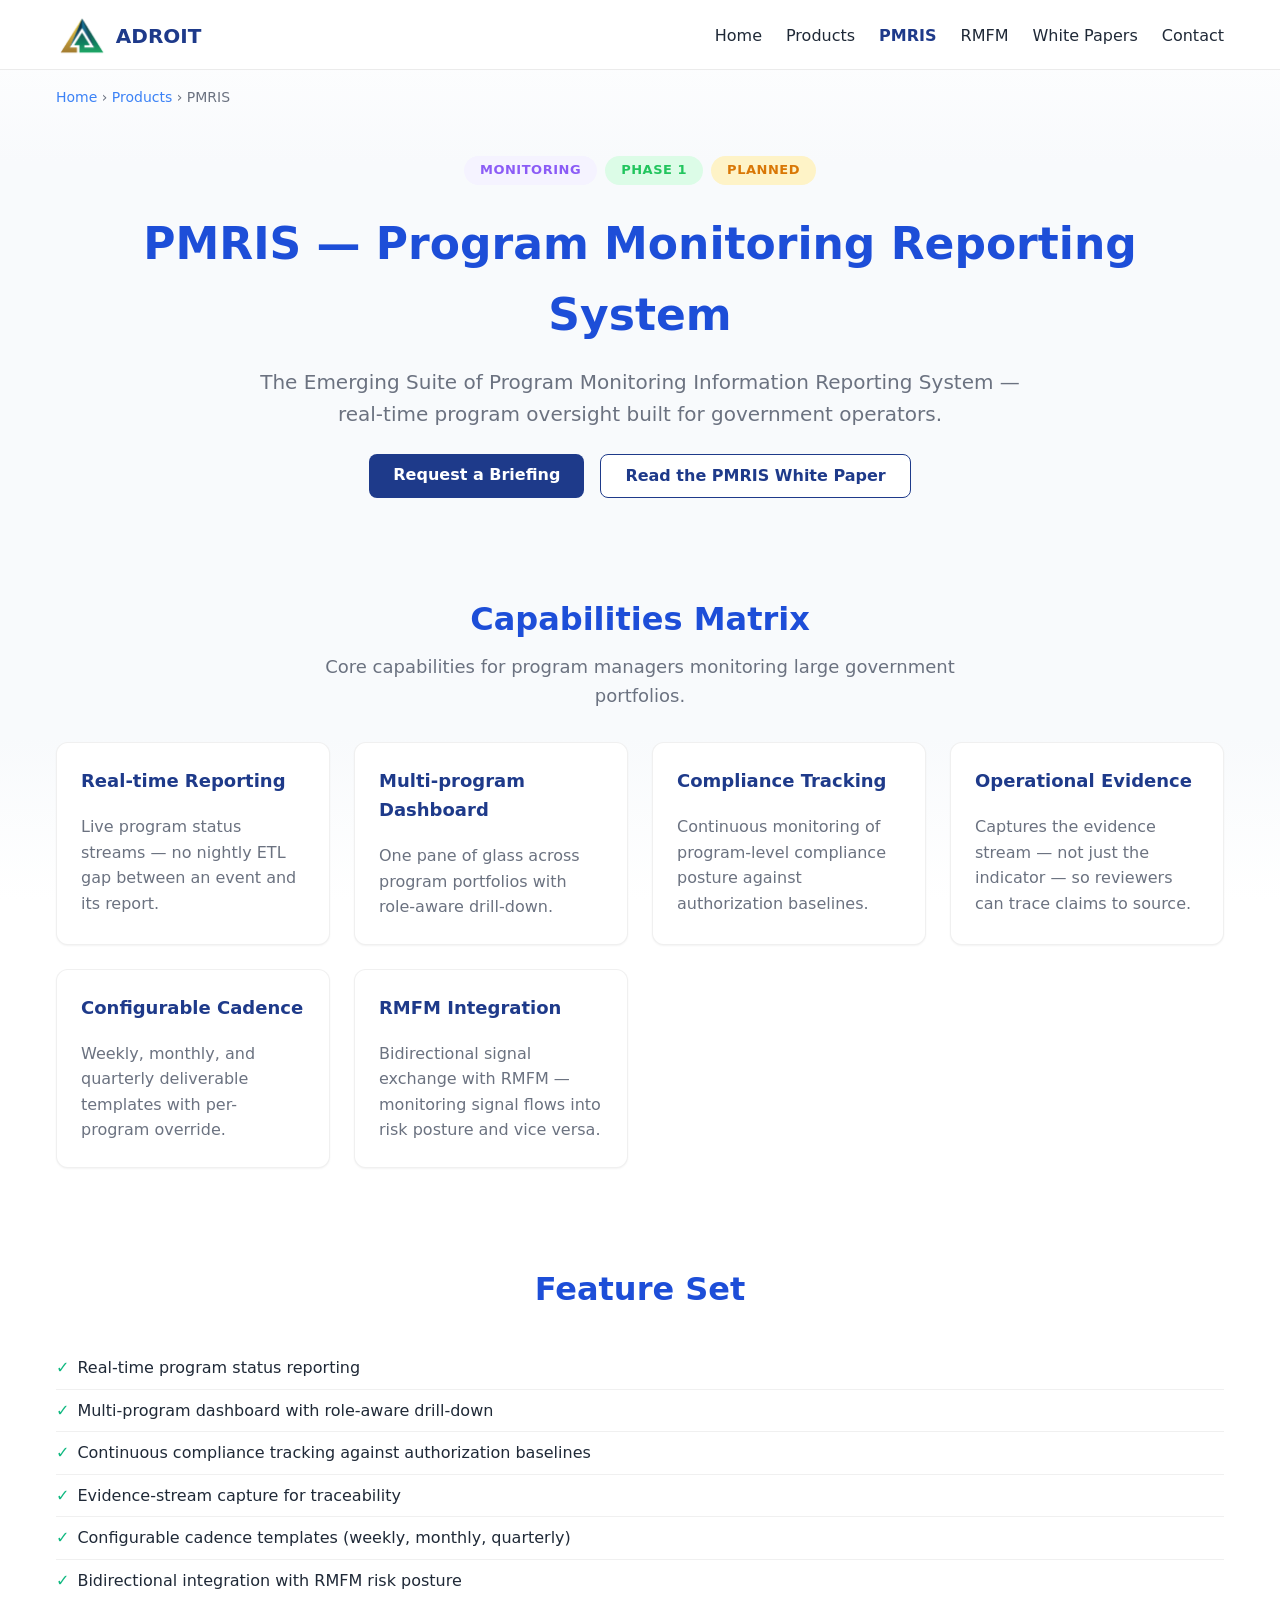
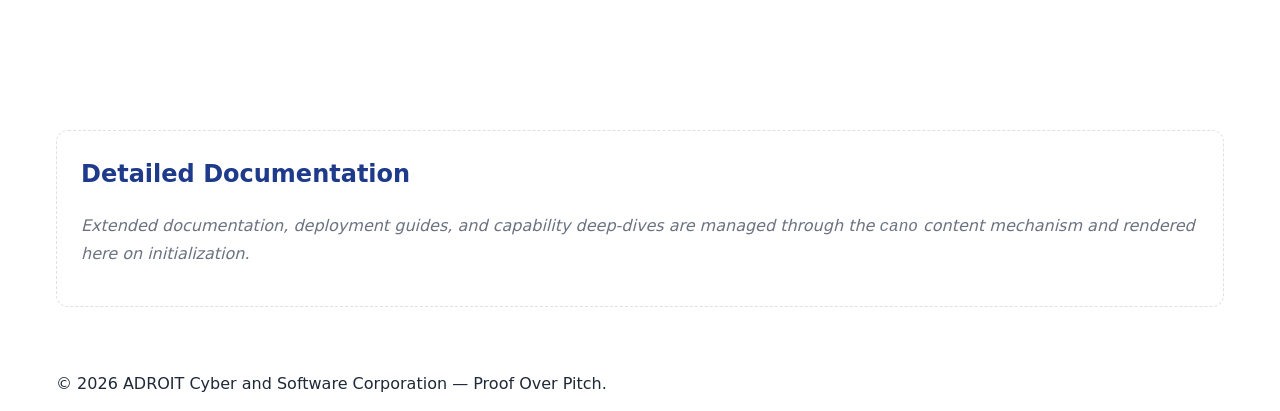
==== commit 8944ac6e: "manual: complete REQ-20260522-873ae9 — firm rename ADROIT Innovation House → ADROIT Cyber and Softwa" ====
--- a/pmris.html
+++ b/pmris.html
@@ -3,31 +3,31 @@
 <head>
   <meta charset="utf-8">
   <meta name="viewport" content="width=device-width,initial-scale=1">
-  <title>PMRIS — Program Monitoring Reporting System | ADROIT Innovation House</title>
+  <title>PMRIS — Program Monitoring Reporting System | ADROIT Cyber and Software Corporation</title>
 
   <meta name="description" content="PMRIS (Emerging Suite of Program Monitoring Information Reporting System) delivers real-time reporting, multi-program dashboards, and compliance tracking for government program oversight.">
   <meta name="keywords" content="PMRIS, Program Monitoring, government reporting, multi-program dashboard, compliance tracking, ADROIT">
   <meta name="author" content="ADROIT">
   <meta name="robots" content="index, follow">
 
-  <link rel="canonical" href="https://adroit.example.com/pmris.html">
+  <link rel="canonical" href="https://adroitcsc.com/pmris.html">
 
   <meta property="og:type" content="product">
-  <meta property="og:url" content="https://adroit.example.com/pmris.html">
+  <meta property="og:url" content="https://adroitcsc.com/pmris.html">
   <meta property="og:title" content="PMRIS — Program Monitoring Reporting System | ADROIT">
   <meta property="og:description" content="Real-time program monitoring and reporting for government oversight. Multi-program dashboards, compliance tracking, and operational signal.">
   <meta property="og:site_name" content="ADROIT">
-  <meta property="og:image" content="https://adroit.example.com/assets/images/0_ADROIT__Landscape.png">
+  <meta property="og:image" content="https://adroitcsc.com/assets/images/0_ADROIT__Landscape.png">
   <meta property="og:image:width" content="1200">
   <meta property="og:image:height" content="630">
   <meta property="og:image:alt" content="PMRIS Program Monitoring Reporting System — ADROIT">
   <meta property="og:locale" content="en_US">
 
   <meta name="twitter:card" content="summary_large_image">
-  <meta name="twitter:url" content="https://adroit.example.com/pmris.html">
+  <meta name="twitter:url" content="https://adroitcsc.com/pmris.html">
   <meta name="twitter:title" content="PMRIS — Program Monitoring Reporting System | ADROIT">
   <meta name="twitter:description" content="Government-grade program monitoring and reporting. Real-time dashboards, compliance tracking, and operational evidence.">
-  <meta name="twitter:image" content="https://adroit.example.com/assets/images/0_ADROIT__Landscape.png">
+  <meta name="twitter:image" content="https://adroitcsc.com/assets/images/0_ADROIT__Landscape.png">
   <meta name="twitter:image:alt" content="PMRIS Program Monitoring Reporting System branding">
 
   <link rel="icon" type="image/png" href="assets/images/0_ADROIT__Icon.png">
@@ -149,11 +149,11 @@
     "applicationCategory": "GovernmentApplication",
     "operatingSystem": "Web",
     "description": "Emerging Suite of Program Monitoring Information Reporting System. Real-time program oversight, multi-program dashboards, and compliance tracking.",
-    "url": "https://adroit.example.com/pmris.html",
+    "url": "https://adroitcsc.com/pmris.html",
     "publisher": {
       "@type": "Organization",
-      "name": "ADROIT Innovation House",
-      "url": "https://adroit.example.com"
+      "name": "ADROIT Cyber and Software Corporation",
+      "url": "https://adroitcsc.com"
     },
     "offers": {
       "@type": "Offer",
@@ -278,7 +278,7 @@
 
   <footer role="contentinfo">
     <div class="container">
-      <p>&copy; 2026 ADROIT Innovation House &mdash; Proof Over Pitch.</p>
+      <p>&copy; 2026 ADROIT Cyber and Software Corporation &mdash; Proof Over Pitch.</p>
     </div>
   </footer>
 
--- a/styles.css
+++ b/styles.css
@@ -1102,3 +1102,59 @@
     padding-right: 1rem;
   }
 }
+
+/* ────────────────────────────────────────────────────────────────────
+   manual: visual-depth treatment (REQ-20260522-7e46cf follow-up)
+   Three coordinated rules to address "feels flat":
+     1. Portfolio cards lift on hover (transform + bigger shadow)
+     2. Hero gets a visible vertical gradient
+     3. Major content sections read as elevated cards with rounded corners
+   Appended at end of file so these win the cascade against earlier rules.
+   ──────────────────────────────────────────────────────────────────── */
+
+/* (1) Portfolio cards — extend transition to include transform, then lift on hover */
+.portfolio-card {
+  transition: box-shadow var(--transition-fast),
+              transform var(--transition-fast);
+}
+.portfolio-card:hover {
+  transform: translateY(-4px);
+  box-shadow: var(--shadow-lg);
+}
+
+/* (2) Hero — replace the near-invisible white→white gradient with a
+   visible vertical gradient that has a soft bottom-edge fade for depth. */
+.hero {
+  background: linear-gradient(
+    180deg,
+    var(--brand-bg-alt) 0%,
+    color-mix(in srgb, var(--brand-bg-alt) 92%, var(--brand-primary) 8%) 100%
+  );
+  box-shadow: inset 0 -8px 12px -8px rgba(0, 0, 0, 0.08);
+}
+
+/* (3) Major content sections render as elevated cards with rounded
+   corners + breathing room. Skips .hero (above) and #engagement-pathways
+   (which has its own custom treatment) by selector specificity. */
+#about,
+#proof,
+#workflow,
+#portfolio,
+#white-papers,
+#contact {
+  background: var(--brand-bg-alt);
+  border-radius: var(--radius-md);
+  box-shadow: var(--shadow-sm);
+  padding: var(--spacing-xl);
+  margin-bottom: var(--spacing-lg);
+  transition: box-shadow var(--transition-fast);
+}
+
+#about:hover,
+#proof:hover,
+#workflow:hover,
+#portfolio:hover,
+#white-papers:hover,
+#contact:hover {
+  box-shadow: var(--shadow-md);
+}
